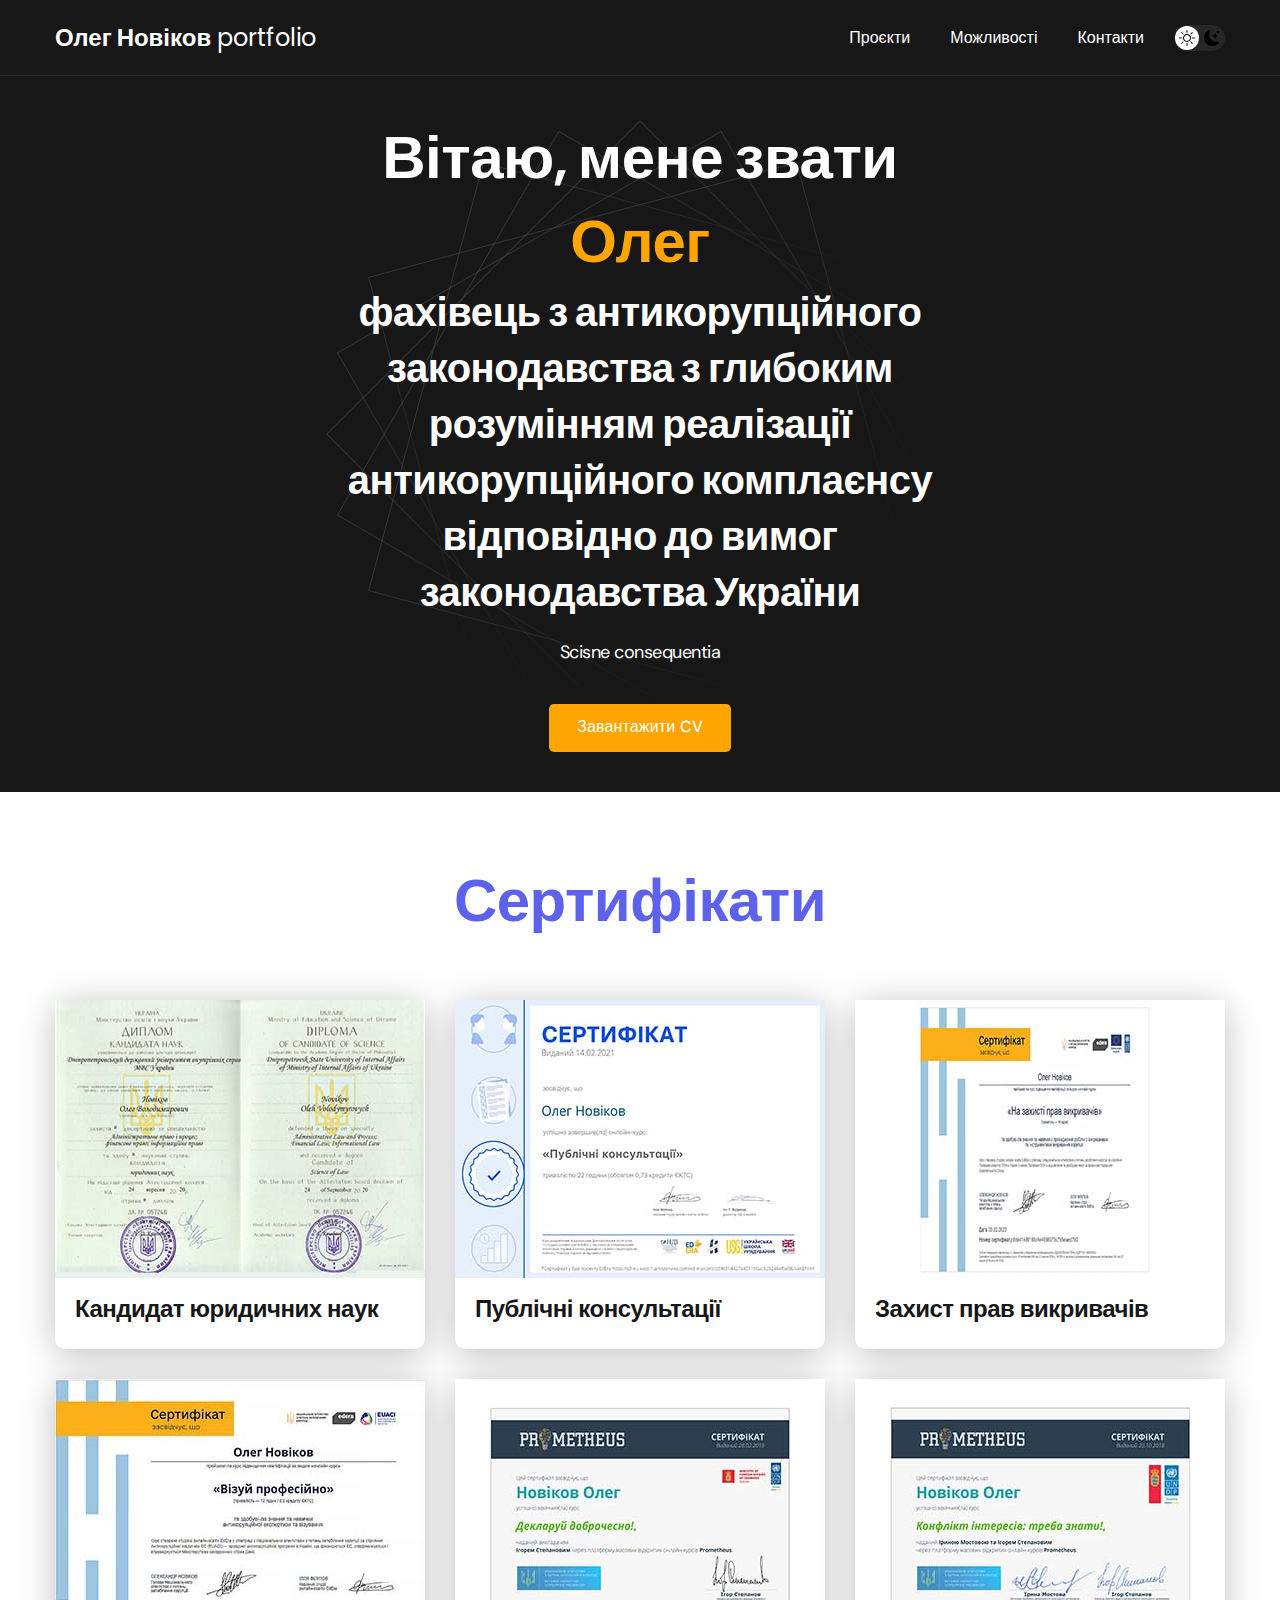
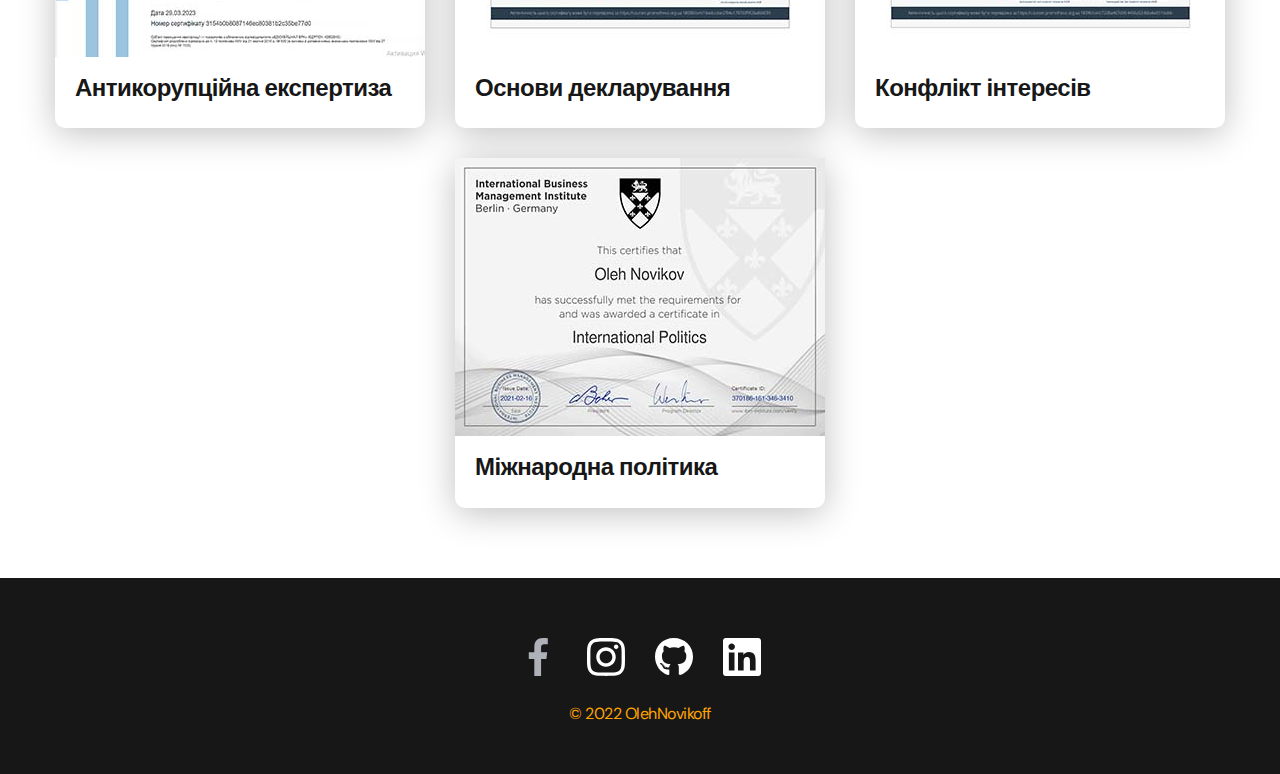
==== index.html @ b1ecfe57 "bug correct" ====
<!DOCTYPE html>
<html lang="en">
<head>
    <meta charset="UTF-8">
    <meta http-equiv="X-UA-Compatible" content="IE=edge">
    <meta name="viewport" content="width=device-width, initial-scale=1.0">
    <title>Freelancer portfolio</title>
    <link rel="stylesheet" href="./css/main.css">
</head>
<body>
    <nav id="nav" class="nav">
        <div class="container">
            <div class="nav-row">
                <a href="./index.html" class="logo"><strong>Олег Новіков</strong> portfolio</a>

                <button class="dark-mode-btn">
                    <img src="./img/icons/sun.svg" alt="Light mode" class="dark-mode-btn__icon">
                    <img src="./img/icons/moon.svg" alt="Dark mode" class="dark-mode-btn__icon">
                </button>

                <ul class="nav-list">
                    <li class="nav-list__item"><a href="./project-page.html" class="nav-list__link">Проєкти</a></li>
                    <li class="nav-list__item"><a href="./skills.html" class="nav-list__link">Можливості</a></li>
                    <li class="nav-list__item"><a href="./contacts.html" class="nav-list__link">Контакти</a></li>
                    
                </ul>
            </div>
        </div>
    </nav>

    <header class="header">
        

        <div class="header__wrapper">
            <h1 class="header__title">
                <strong>Вітаю, мене звати <em>Олег</em></strong><br>
                фахівець з антикорупційного законодавства з
                глибоким розумінням реалізації антикорупційного комплаєнсу 
                відповідно до вимог законодавства України
            </h1>
            <div class="header__text">
                <p>Scisne consequentia</p>
            </div>
            <a href="./img/CV__2023.pdf" download="" class="btn">Завантажити CV</a>
        </div>
    </header>

    <main class="section">
        <div class="container">
            <h2 class="title-1">Сертифікати</h2>
            <ul class="projects">
                <li  class="project">
                    
                        <a href="#popup" class="">
                        <img src="./img/Skills/ph_lawyer.jpg" alt="img" />
                        <h3 class="project__title">Кандидат юридичних наук</h3>
                    </a>
                </li>
                <li class="project">
                    <!--<a href="./img/Skills/Certificate.jpg" target="_blank">-->
                        <a href="#popup2" class="">
                        <img src="./img/Skills/Certificate.jpg" alt="img" />
                        <h3 class="project__title">Публічні консультації</h3>
                    </a>
                </li>
                <li class="project">
                <a href="#popup3" class="">
                    <img src="./img/Skills/Certificate2.jpg" alt="img" />
                    <h3 class="project__title">Захист прав викривачів</h3>
                </a>
                </li>

                <li class="project">
                    <a href="#popup4" class="">
                        <img src="./img/Skills/Certificate3.jpg" alt="img" />
                        <h3 class="project__title">Антикорупційна експертиза</h3>
                        </a>
                </li>
                <li class="project">
                    
                    <a href="#popup5" class="">
                        <img src="./img/Skills/Certificate4.jpg" alt="img" />
                        <h3 class="project__title">Основи декларування</h3>
                    </a>
                </li>
                <li class="project">
                    <a href="#popup6" class="">
                        <img src="./img/Skills/Certificate5.jpg" alt="img" />
                        <h3 class="project__title">Конфлікт інтересів</h3>
                    </a>
                </li>
                <li class="project">
                    <a href="#popup7" class="">
                        <img src="./img/Skills/Certificate6.jpg" alt="img" />
                        <h3 class="project__title">Міжнародна політика</h3>
                    </a>
                </li>

            </ul>
        </div>
    </main>

    <footer class="footer">
        <div class="container">
            <div class="footer__wrapper">
                <ul class="social">
                    <li class="social__item"><a href="https://www.facebook.com/oleg.novikoff/"><img src="./img/icons/facebook.svg" width="38" height="38" alt="Link"></a></li>
                    <li class="social__item"><a href="https://www.instagram.com/novikov_oleh/"><img src="./img/icons/instagram.svg" alt="Link"></a></li>
                    <li class="social__item"><a href="https://github.com/NovikoffOleh"><img src="./img/icons/gitHub.svg" alt="Link"></a></li>
                    <li class="social__item"><a href="https://www.linkedin.com/in/%D0%BE%D0%BB%D0%B5%D0%B3-%D0%BD%D0%BE%D0%B2%D0%B8%D0%BA%D0%BE%D0%B2-3a914426a/"><img src="./img/icons/linkedIn.svg" alt="Link"></a></li>
                </ul>
                <div class="copyright">
                    <a href="https://uk.wikipedia.org/wiki/%D0%9D%D0%BE%D0%B2%D1%96%D0%BA%D0%BE%D0%B2_%D0%9E%D0%BB%D0%B5%D0%B3_%D0%92%D0%BE%D0%BB%D0%BE%D0%B4%D0%B8%D0%BC%D0%B8%D1%80%D0%BE%D0%B2%D0%B8%D1%87" class="name">
                    <p>© 2022 OlehNovikoff</p>
                    </a>
                </div>
            </div>
        </div>
    </footer>
      <div id="popup" class="popup">
      <div class="popup__body">
        <div class="popup__content">
            <a href="" class="popup__close">X</a>
            <div class="popup__title">Кандидат юридичних наук</div>
            <div class="popup__text">
                <img src="./img/Skills/ph_lawyer_big.jpg" alt="img"/>
            </div>
        </div>
      </div>
      </div>
    <div id="popup2" class="popup">
        <div class="popup__body">
            <div class="popup__content">
                <a href="" class="popup__close">X</a>
                <div class="popup__title">Публічні консультації</div>
                <div class="popup__text">
                    <img src="./img/Skills/Certificate_big.jpg" alt="img" />
                </div>
            </div>
        </div>
    </div>
    <div id="popup3" class="popup">
        <div class="popup__body">
            <div class="popup__content">
                <a href="" class="popup__close">X</a>
                <div class="popup__title">Захист прав викривачів</div>
                <div class="popup__text">
                    <img src="./img/Skills/Certificate3_big.jpg" alt="img" />
                </div>
            </div>
        </div>
    </div>
    <div id="popup4" class="popup">
        <div class="popup__body">
            <div class="popup__content">
                <a href="" class="popup__close">X</a>
                <div class="popup__title">Антикорупційна експертиза</div>
                <div class="popup__text">
                    <img src="./img/Skills/Certificate4_big.jpg" alt="img" />
                </div>
            </div>
        </div>
    </div>
    <div id="popup5" class="popup">
        <div class="popup__body">
            <div class="popup__content">
                <a href="" class="popup__close">X</a>
                <div class="popup__title">Основи декларування</div>
                <div class="popup__text">
                    <img src="./img/Skills/Certificate5_big.jpg" alt="img" />
                </div>
            </div>
        </div>
    </div>
    <div id="popup6" class="popup">
        <div class="popup__body">
            <div class="popup__content">
                <a href="" class="popup__close">X</a>
                <div class="popup__title">Конфлікт інтересів</div>
                <div class="popup__text">
                    <img src="./img/Skills/Certificate6_big.jpg" alt="img" />
                </div>
            </div>
        </div>
    </div>
    <div id="popup7" class="popup">
        <div class="popup__body">
            <div class="popup__content">
                <a href="" class="popup__close">X</a>
                <div class="popup__title">Міжнародна політика</div>
                <div class="popup__text">
                    <img src="./img/Skills/Certificate7_big.jpg" alt="img" />
                </div>
            </div>
        </div>
    </div>
    <script src="./js/main.js"></script>
    


</body>
</html>
---- css/main.css ----
@import "./reset.css";
@import url('https://fonts.googleapis.com/css2?family=DM+Sans:wght@400;500;700&family=Poppins:wght@400;500;700&display=swap');

/*
font-family: 'DM Sans', sans-serif;
font-family: 'Poppins', sans-serif;
*/

/* * {
    border: 1px solid red;
} */

:root {
    --blackpure: #000;
    --black: #171718;
    --black-border: #26292D;
    --white: #fff;
    --purple: #5C62EC;
    --orange: #ffa500;


    --text-color: var(--black);

    --dark-bg: var(--black);
    --dark-border: var(--black-border);
    --header-text: var(--white);
    /*--accent: var(--purple);*/
    --accent:var(--orange);

    /* Light mode */
    --page-bg: var(--white);
    --text-color: var(--black);

    /*--title-1: var(--accent);*/
    --title-1: var(--purple);

    --project-card-bg: var(--white);
    --project-card-text: var(--black);
    --box-shadow: 0px 5px 35px rgba(0, 0, 0, 0.25);
}

.dark {
     /* Dark mode */
    --page-bg: #252526;
    --text-color: var(--white);

    --title-1: var(--accent);

    --project-card-bg: var(--black);
    --project-card-text: var(--white);
    --box-shadow: 0px 5px 35px rgba(0, 0, 0, 0.8);
}

html, body {
    display: flex;
    flex-direction: column;
    min-height: 100vh;

    font-family: 'DM Sans', sans-serif;
    letter-spacing: -0.5px;

    /* Light mode */
    background-color: var(--page-bg);
    color: var(--text-color);
}

/* General */

.container {
    margin: 0 auto;
    padding: 0 15px;
    max-width: 1200px;
}

.none {
    display: none !important;
}

.section {
    padding: 70px 0;
}

.title-1 {
    margin-bottom: 60px;

    font-size: 60px;
    font-weight: 700;
    line-height: 1.3;
    color: var(--title-1);
    text-align: center;
}

.title-2 {
    margin-bottom: 20px;

    font-size: 40px;
    font-weight: 700;
    line-height: 1.3;
}

/* Nav */

.nav {
    padding: 20px 0;
    border-bottom: 1px solid var(--dark-border);
    background-color: var(--dark-bg);
    color: var(--header-text);
    letter-spacing: normal;
}

.nav-row {
    display: flex;
    justify-content: flex-end;
    align-items: center;
    column-gap: 30px;
    row-gap: 20px;
    flex-wrap: wrap;
}

.logo {
    margin-right: auto;
    color: var(--header-text);
    font-size: 24px;
    font-family: 'Poppins', sans-serif;
}

.logo strong {
    font-weight: 700;
}

.nav-list {
    display: flex;
    flex-wrap: wrap;
    row-gap: 10px;
    align-items: center;
    column-gap: 40px;
    font-size: 16px;
    font-weight: 500;
    font-family: 'Poppins', sans-serif;
}

.nav-list__link {
    color: var(--header-text);
    transition: opacity 0.2s ease-in;
}

.nav-list__link:hover {
    opacity: 0.8;
}

.nav-list__link--active {
    position: relative;
}

.nav-list__link--active::before {
    content: "";

    position: absolute;
    left: 0;
    top: 100%;

    display: block;
    height: 2px;
    width: 100%;
    background-color: var(--accent);
}

/* Dark mode btn */

.dark-mode-btn {
    order: 9;

    position: relative;
    display: flex;
    justify-content: space-between;

    width: 51px;
    height: 26px;
    padding: 5px;

    border-radius: 50px;
    background-color: #272727;
}

.dark-mode-btn::before {
    content: "";

    position: absolute;
    top: 1px;
    left: 1px;

    display: block;
    width: 24px;
    height: 24px;

    border-radius: 50%;
    background-color: var(--white);

    transition: left 0.2s ease-in;
}

.dark-mode-btn--active::before {
    left: 26px;
}

.dark-mode-btn__icon {
    position: relative;
    z-index: 9;
}

/* Header */

.header {
    padding: 40px 0;
    min-height: 695px;

    display: flex;
    justify-content: center;
    align-items: center;

    background-color: var(--dark-bg);
    background-image: url('./../img/header-bg.png');
    background-repeat: no-repeat;
    background-size: auto;
    background-position: center center;

    color: var(--header-text);
    text-align: center;
}

.header__wrapper {
    padding: 0 15px;
    max-width: 660px;
}

.header__title {
    margin-bottom: 20px;
    font-size: 40px;
    font-weight: 700;
    line-height: 1.4;
}

.header__title strong {
    font-size: 60px;
    font-weight: 700;
}

.header__title em {
    font-style: normal;
    color: var(--accent);
}

.header__text {
    margin-bottom: 40px;
    font-size: 18px;
    line-height: 1.333;
}

.header__text p + p{
    margin-top: 0.5em;
}

/* Btn */

.btn {
    display: inline-block;
    height: 48px;
    padding: 12px 28px;

    border-radius: 5px;
    background-color: var(--accent);
    color: var(--white);
    letter-spacing: 0.15px;
    font-size: 16px;
    font-weight: 500;

    transition: opacity 0.2s ease-in;
}

.btn:hover {
    opacity: 0.8;
}

.btn:active {
    position: relative;
    top: 1px;
}

/* Btn outline */

.btn-outline {
    display: flex;
    column-gap: 10px;
    align-items: center;
    margin-bottom: 20px;
    height: 48px;
    padding: 12px 20px;

    border-radius: 5px;
    border: 1px solid var(--blackpure);
    background-color: var(--white);
    color: var(--blackpure);

    transition: opacity 0.2s ease-in;
}

.btn-outline:hover {
    opacity: 0.8;
}

.btn-outline:active {
    position: relative;
    top: 1px;
}

/* Projects  */

.projects {
    display: flex;
    justify-content: center;
    flex-wrap: wrap;
    column-gap: 30px;
    row-gap: 30px;
}

.project {
    max-width: 370px;
    background-color: var(--project-card-bg);
    box-shadow: var(--box-shadow);
    border-radius: 10px;
}

.project__img {
    border-radius: 10px;
}

.project__title {
    padding: 15px 20px 25px;
    font-weight: 700;
    font-size: 24px;
    line-height: 1.3;
    color: var(--project-card-text);
}

/* Project details */

.project-details {
    margin: 0 auto;
    max-width: 865px;

    display: flex;
    
    flex-direction: column;
    align-items: center;

    text-align: center;
    /*justify-content: center;
        flex-wrap: wrap;
        column-gap: 30px;
        row-gap: 30px;*/
}

.project-details__cover {
    max-width: 100%;
    margin-bottom: 40px;

    box-shadow: 0px 5px 35px rgba(0, 0, 0, 0.25);
    border-radius: 10px;
}

.project-details__desc {
    margin-bottom: 30px;
    
    font-weight: 700;
    font-size: 24px;
    line-height: 1.3;
}

/* Content list */

.content-list {
    margin: 0 auto;
    max-width: 570px;
    display: flex;
    flex-direction: column;
    align-items: center;
    row-gap: 40px;
    text-align: center;
}

.content-list a {
    color: var(--accent);
}

.content-list__item {
    font-size: 18px;
    line-height: 1.5;
}

.content-list__item p + p {
    margin-top: 0.5em;
}

/* Footer */

.footer {
    margin-top: auto;
    padding: 60px 0 50px;
    background-color: var(--dark-bg);
    color: var(--header-text);
}

.footer__wrapper {
    display: flex;
    flex-direction: column;
    align-items: center;
    row-gap: 27px;
}

.social {
    display: flex;
    column-gap: 30px;
    align-items: center;
}

.copyright {
    font-size: 16px;
    color: var(--accent);
}

.copyright p + p {
    margin-top: 0.5em;
}
.name{
        color: var(--accent);
}

/* Modal Popap */
.popup {
    position: fixed;
    width: 100%;
    height: 100%;
    background-color: rgba(150, 148, 148, 0.7);
    top: 0;
    left: 0;
    opacity: 0;
    visibility: hidden;
    overflow-y: auto;
    overflow-x: hidden;
    transition: all 0.4s ease 0s;
}


.popup:target{
    opacity: 1;
    visibility: visible;
}

.popup:target .popup__content{
    transform:  perspective(600px) translate(0px, 0%) rotateX(0deg);
    opacity: 1;
}

.popup__area{
   position: absolute;
   width: 100%;
   height: 100%;
   top: 0;
   left: 0; 
}

.popup__body {
    display: flex;
    min-height: 100%;
    align-items: center;
    justify-content: center;
    padding: 30px 10px;
}

.popup__content {
    position: relative;
    max-width: 800px;
    background-color: white;
    color: var(--dark-bg);
    padding: 30px;
    opacity: 0;
    transition: all 0.4s ease 0s;
    transform: perspective(600px) translate(0px, -100%) rotateX(45deg) ;
}

.popup__close {
    position: absolute;
    right: 10px;
    top: 10px;
    font-size: 20px;
    text-decoration: none;
    color: var(--dark-bg);
}

.popup__title {
    font-size: 40px;
    margin: 0px 0px 1em 0px;
}

.popup__text {}

@media (max-width: 620px) {

    /* Header  */

    .header {
        min-height: unset;
    }

    .header__title {
        font-size: 30px;
    }

    .header__title strong {
        font-size: 40px;
    }

    /* Nav */

    .nav-row {
        justify-content: space-between;
    }

    .dark-mode-btn {
        order: 0;
    }

    /* General */

    .section {
        padding: 40px 0;
    }

    .title-1 {
        margin-bottom: 30px;
        font-size: 40px;
    }

    .title-2 {
        margin-bottom: 10px;
        font-size: 30px;
    }

    /* Projects */

    .project__title {
        font-size: 22px;
    }

    /* Project page */

    .project-details__desc {
        margin-bottom: 20px;
        font-size: 22px;
    }

    /* Content List */

    .content-list {
        row-gap: 20px;
    }

    .content-list__item {
        font-size: 16px;
    }

    /* Footer */

    .footer {
        padding: 40px 0 30px;
    }

    .footer__wrapper {
        row-gap: 20px;
    }

    /* Social */

    .social {
        column-gap: 20px;
    }

    .social__item {
        width: 28px;
    }

}
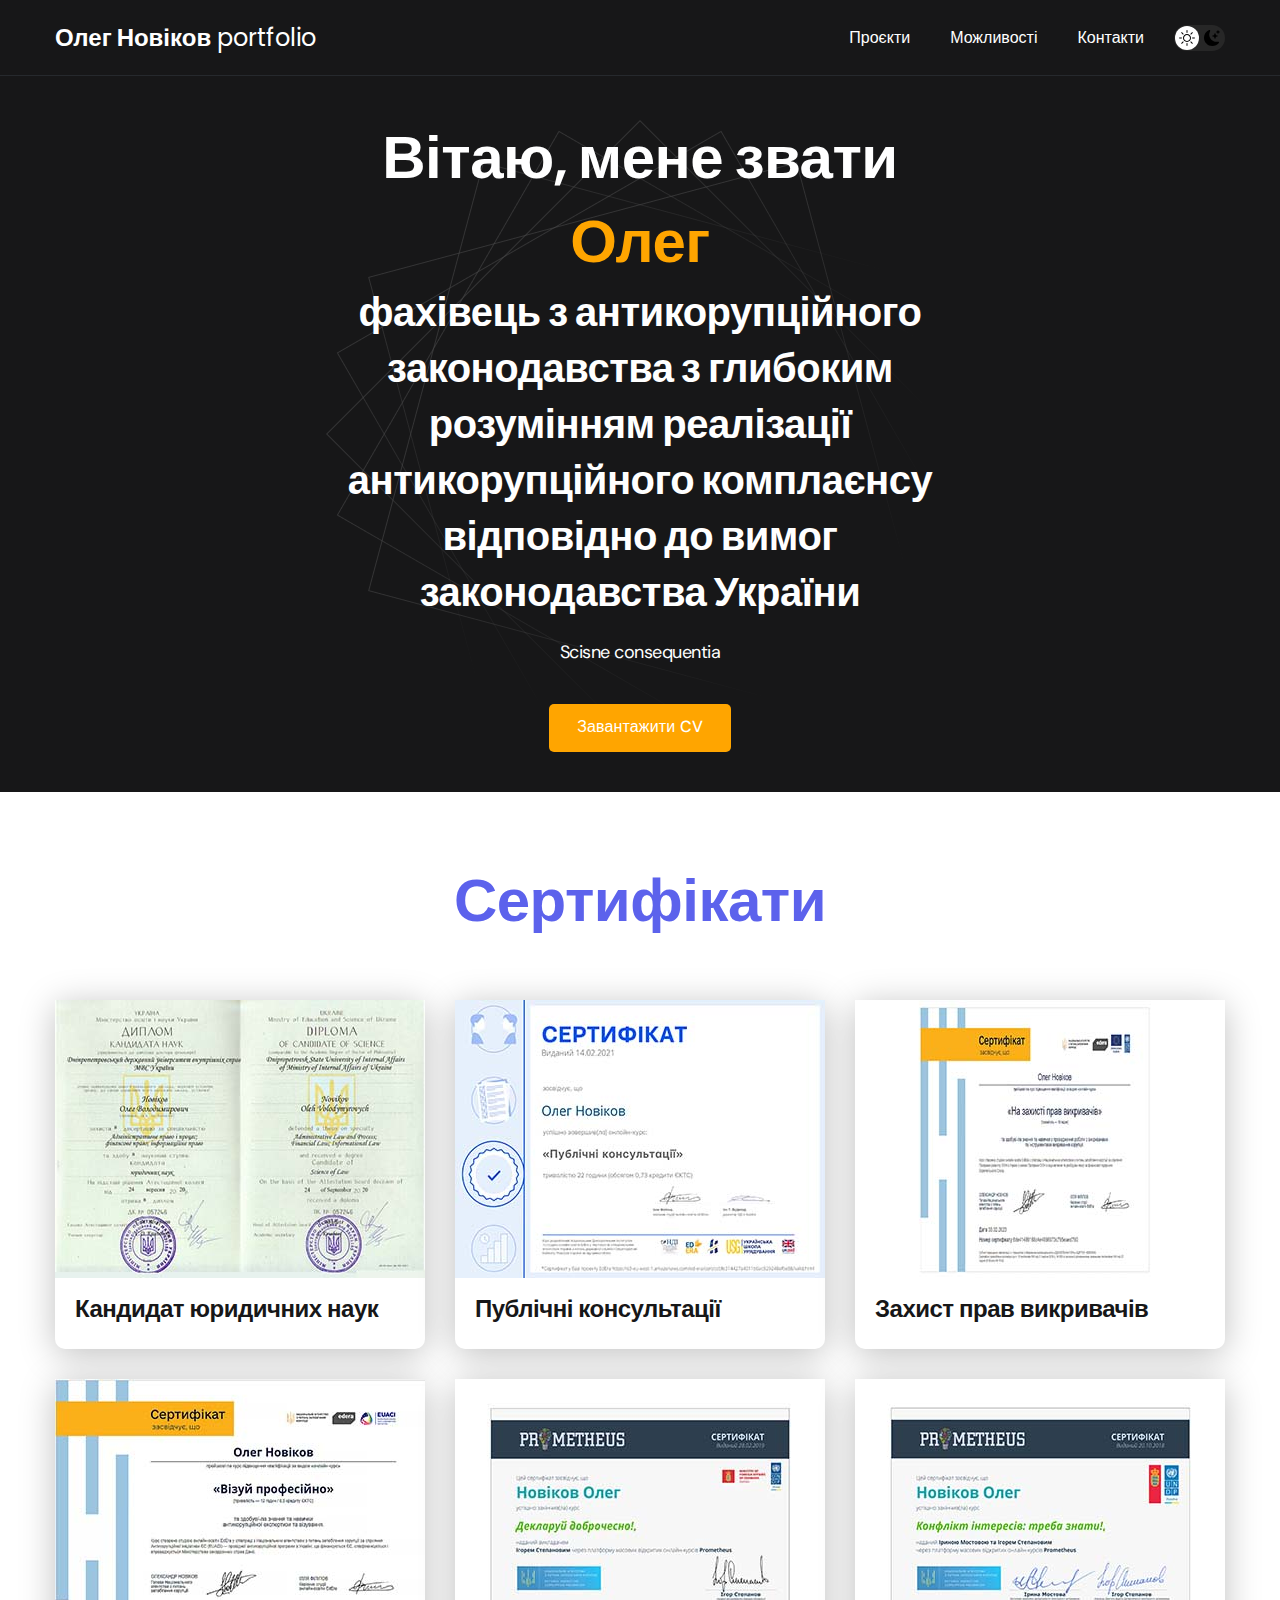
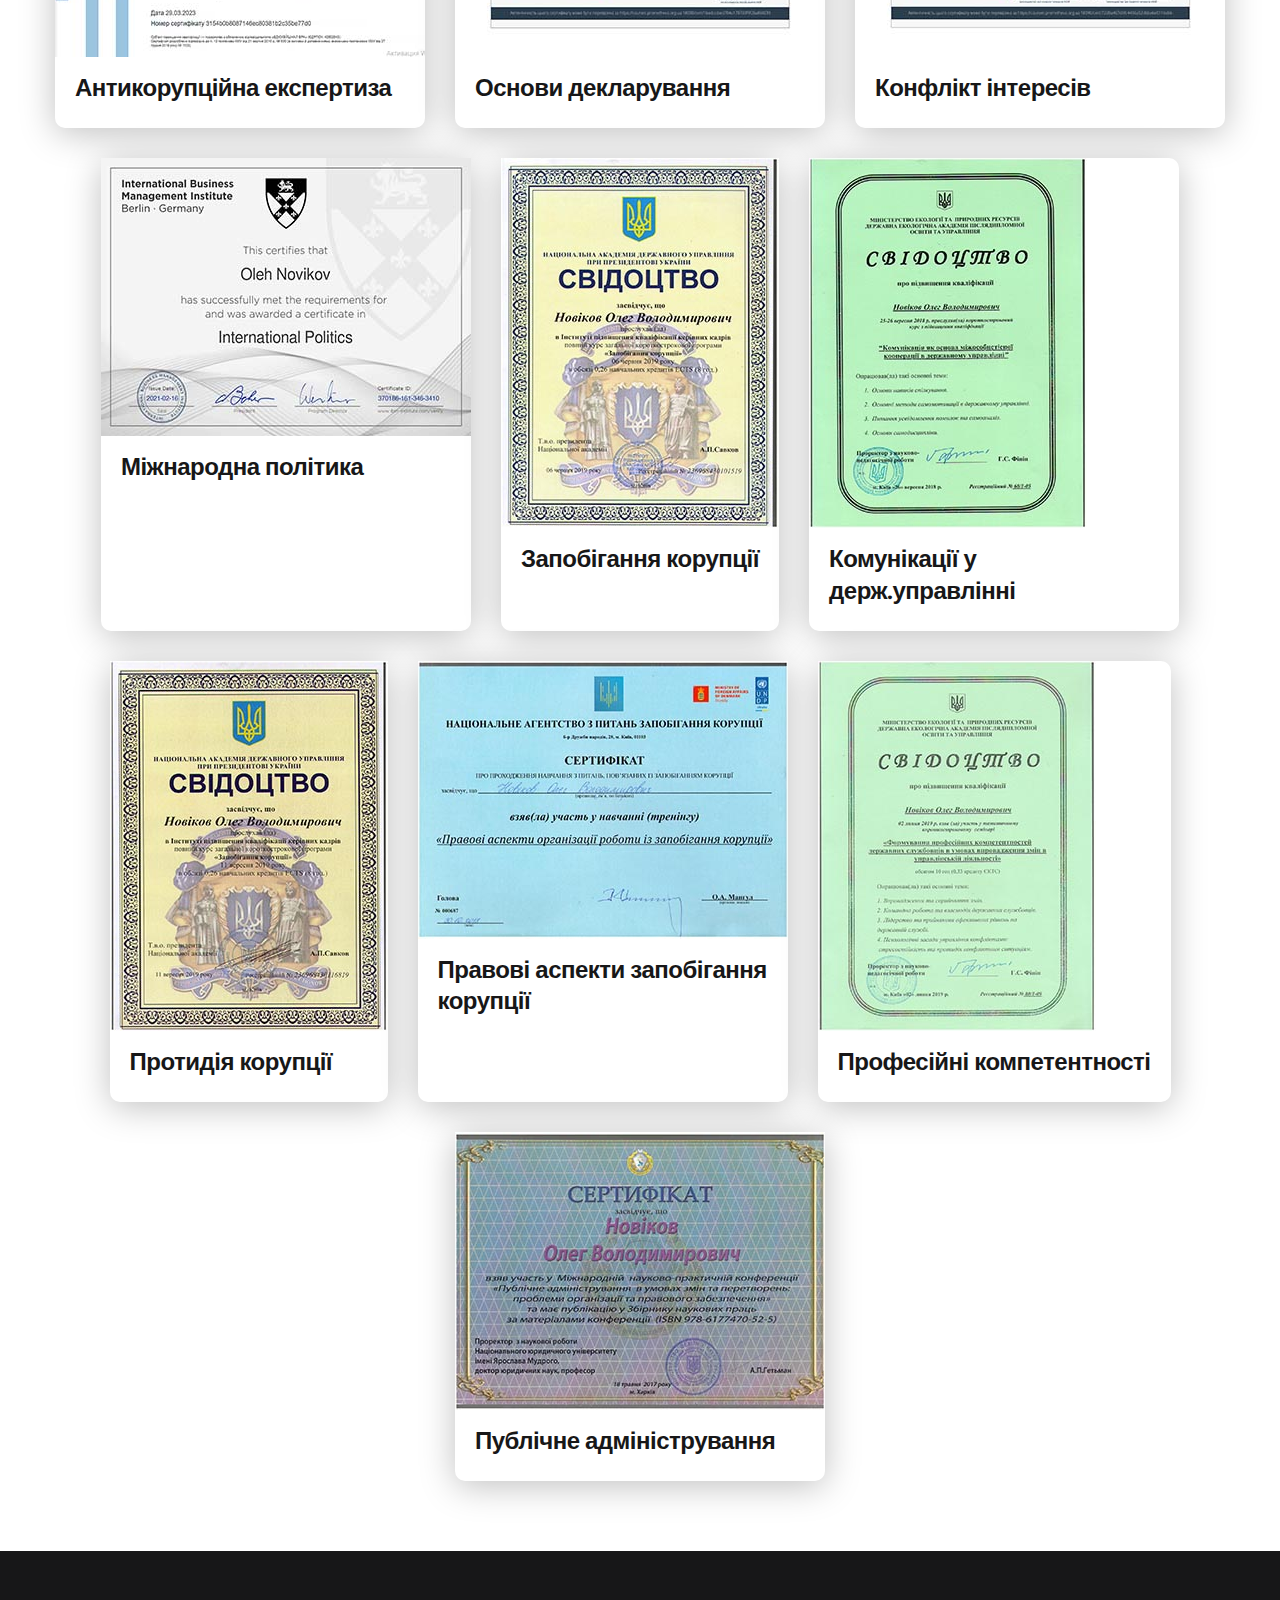
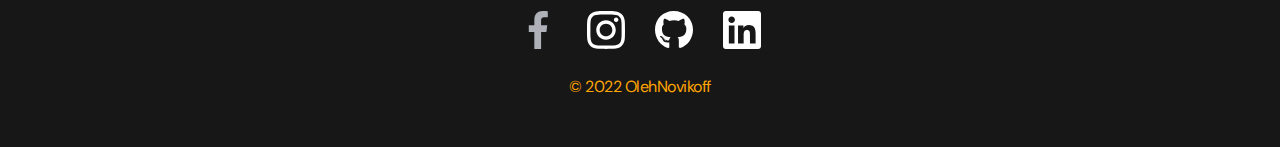
==== commit 4fe77453: "upd files" ====
--- a/index.html
+++ b/index.html
@@ -76,8 +76,8 @@
                         <h3 class="project__title">Антикорупційна експертиза</h3>
                         </a>
                 </li>
-                <li class="project">
-                    
+
+                <li class="project">
                     <a href="#popup5" class="">
                         <img src="./img/Skills/Certificate4.jpg" alt="img" />
                         <h3 class="project__title">Основи декларування</h3>
@@ -93,6 +93,44 @@
                     <a href="#popup7" class="">
                         <img src="./img/Skills/Certificate6.jpg" alt="img" />
                         <h3 class="project__title">Міжнародна політика</h3>
+                    </a>
+                </li>
+
+                <li class="project">
+                    <a href="#popup8" class="">
+                        <img src="./img/Skills/Certificat8.jpg" alt="img" />
+                        <h3 class="project__title">Запобігання корупції</h3>
+                    </a>
+                </li>
+                <li class="project">
+                    <a href="#popup9" class="">
+                        <img src="./img/Skills/Certificat9.jpg" alt="img" />
+                        <h3 class="project__title">Комунікації у держ.управлінні</h3>
+                    </a>
+                </li>
+                <li class="project">
+                    <a href="#popup10" class="">
+                        <img src="./img/Skills/Certificat10.jpg" alt="img" />
+                        <h3 class="project__title">Протидія корупції</h3>
+                    </a>
+                </li>
+
+                <li class="project">
+                    <a href="#popup11" class="">
+                        <img src="./img/Skills/Certificat11.jpg" alt="img" />
+                        <h3 class="project__title">Правові аспекти запобігання корупції</h3>
+                    </a>
+                </li>
+                <li class="project">
+                    <a href="#popup12" class="">
+                        <img src="./img/Skills/Certificat12.jpg" alt="img" />
+                        <h3 class="project__title">Професійні компетентності</h3>
+                    </a>
+                </li>
+                <li class="project">
+                    <a href="#popup13" class="">
+                        <img src="./img/Skills/Certificat13.jpg" alt="img" />
+                        <h3 class="project__title">Публічне адміністрування</h3>
                     </a>
                 </li>
 
--- a/css/main.css
+++ b/css/main.css
@@ -290,9 +290,12 @@
 
 .btn-outline {
     display: flex;
+    margin: 0 auto;
     column-gap: 10px;
     align-items: center;
+    justify-content: center;
     margin-bottom: 20px;
+    width: 200px;
     height: 48px;
     padding: 12px 20px;
 
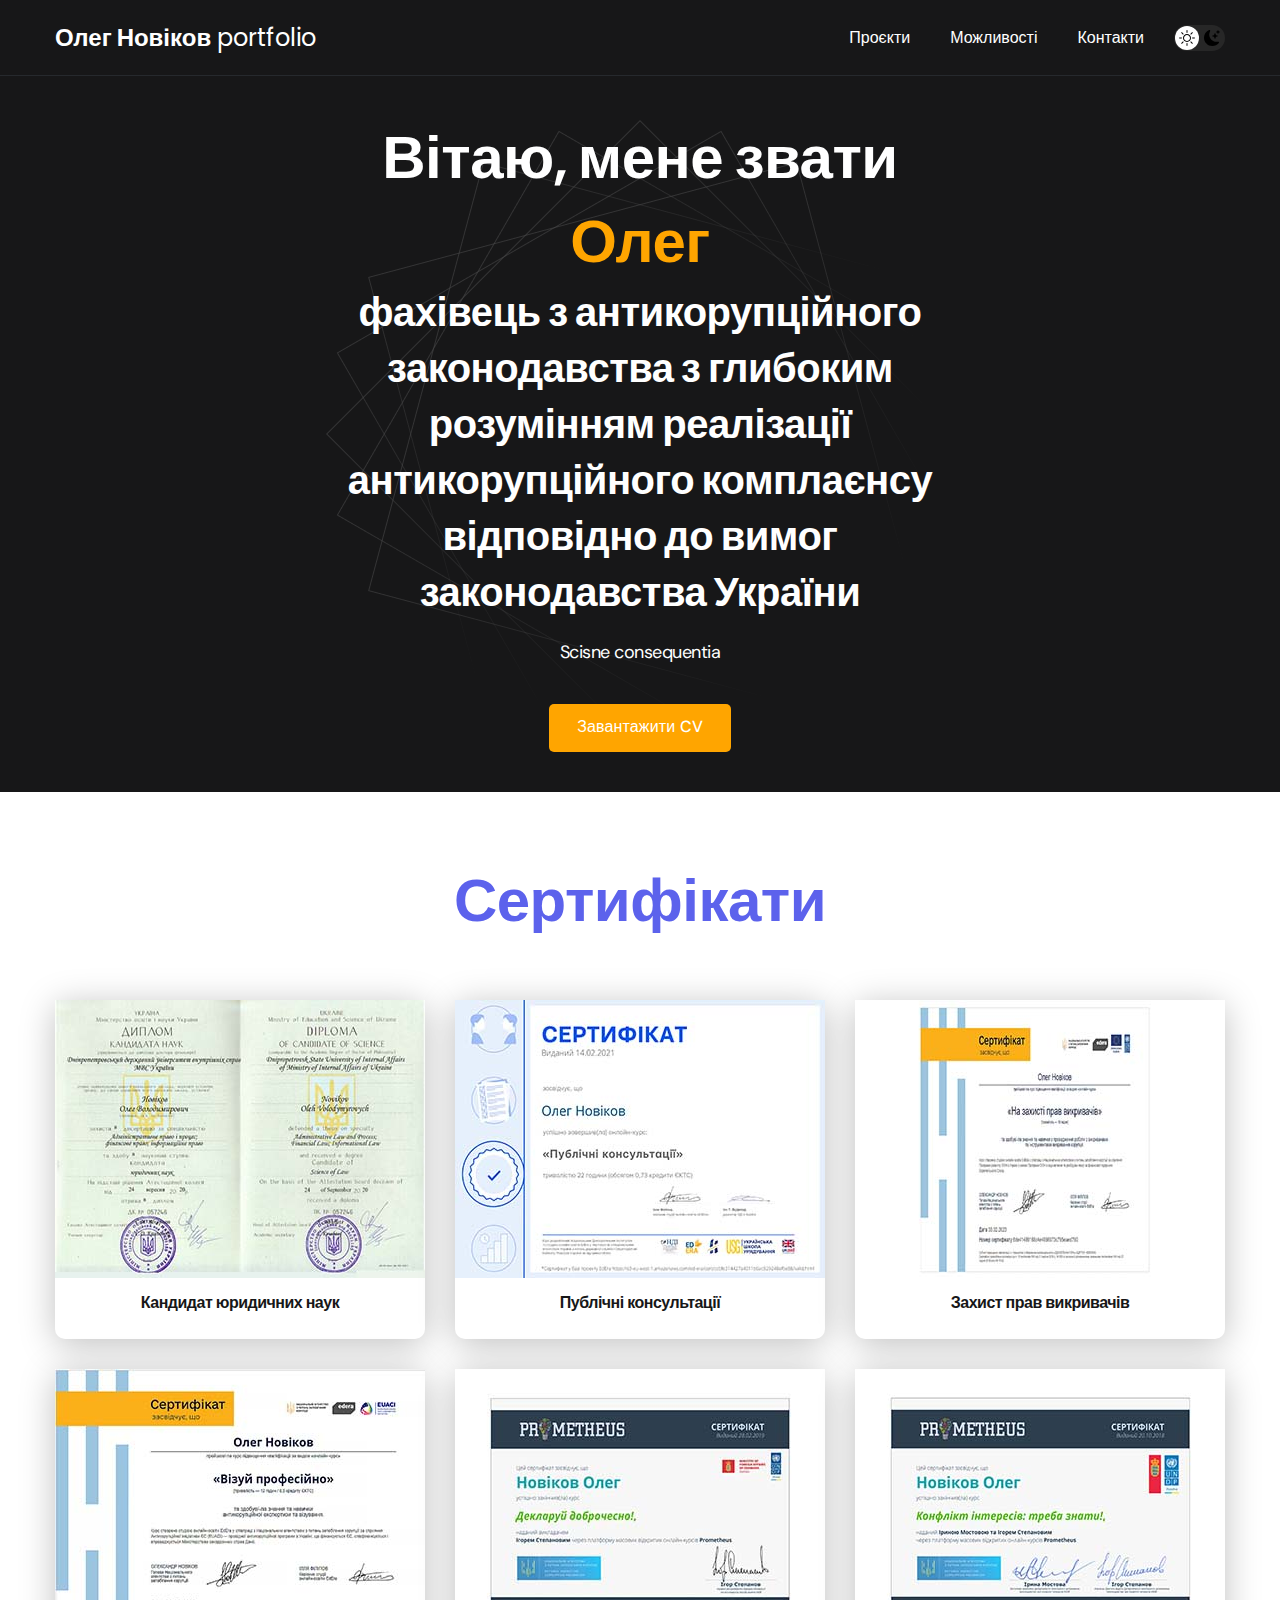
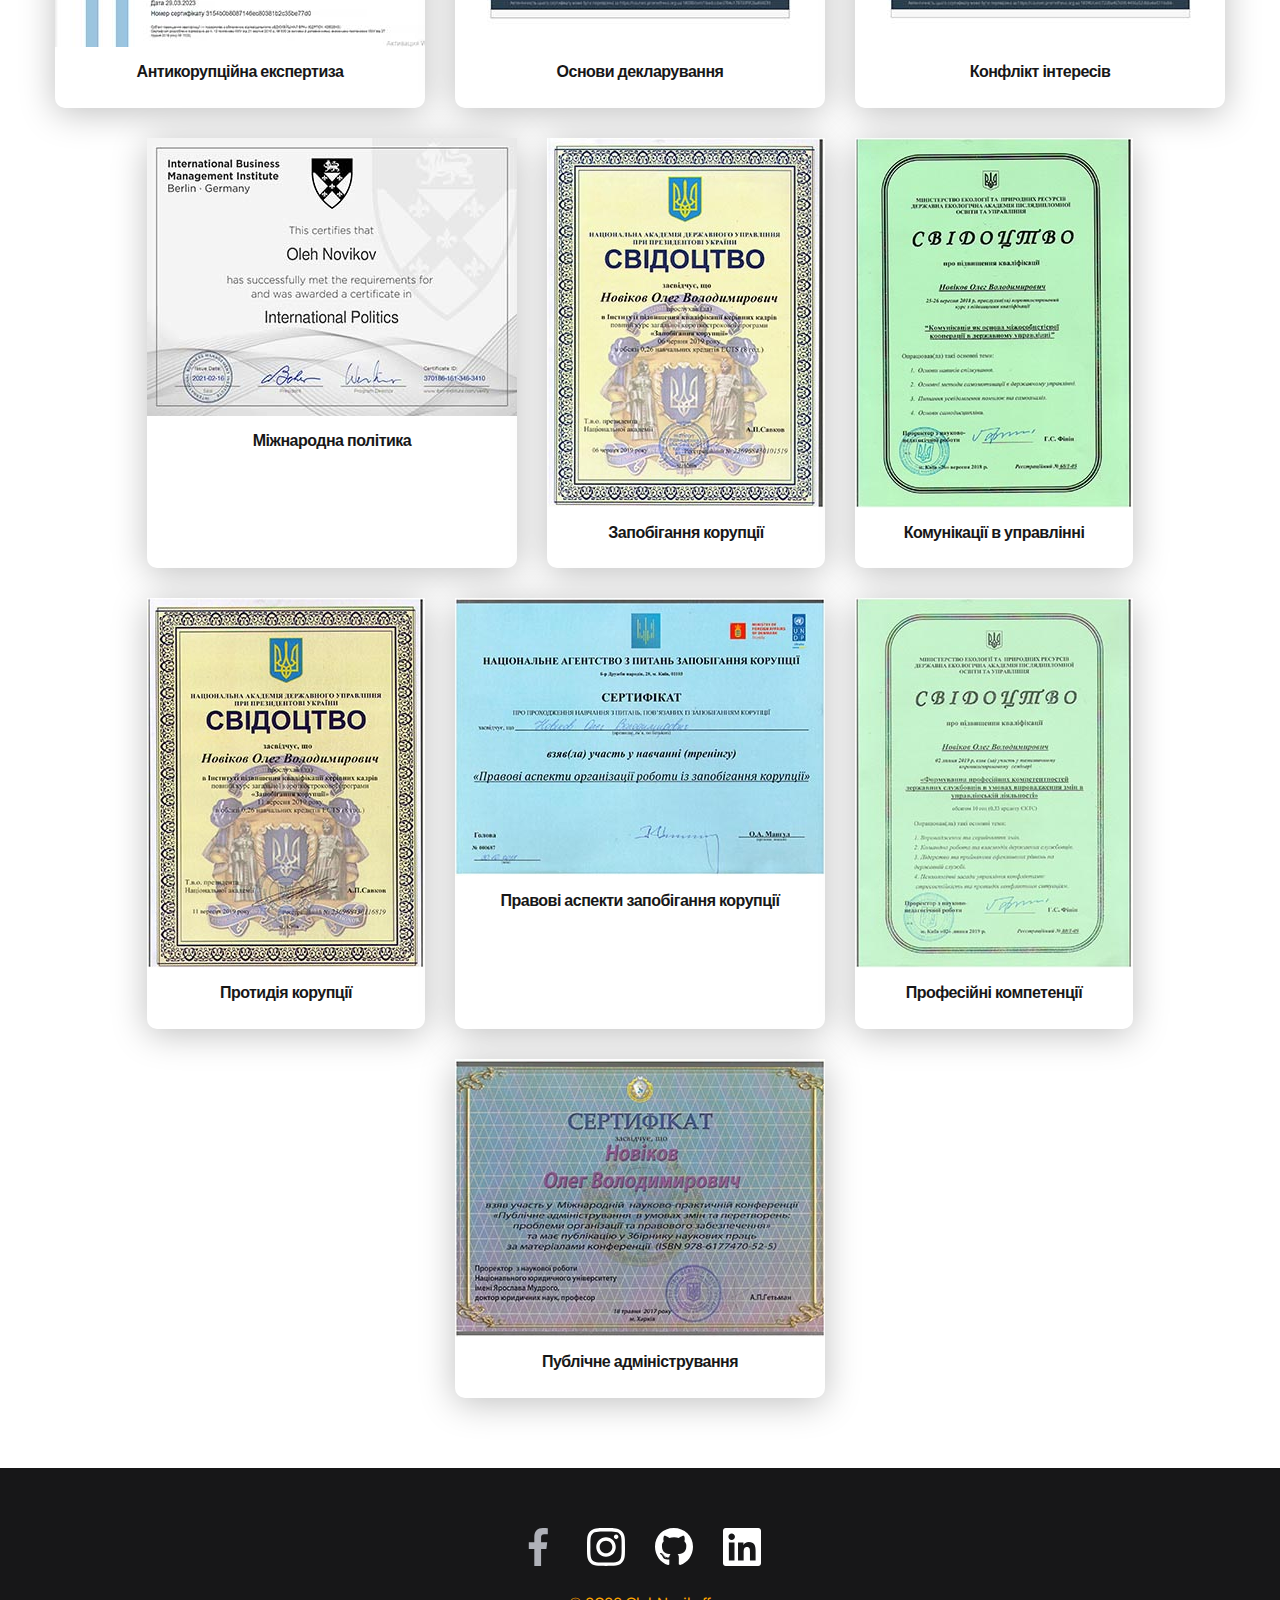
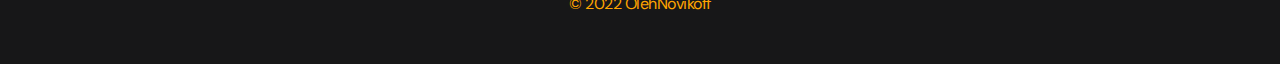
==== commit f4b3a935: "correct" ====
--- a/index.html
+++ b/index.html
@@ -105,7 +105,7 @@
                 <li class="project">
                     <a href="#popup9" class="">
                         <img src="./img/Skills/Certificat9.jpg" alt="img" />
-                        <h3 class="project__title">Комунікації у держ.управлінні</h3>
+                        <h3 class="project__title">Комунікації в управлінні</h3>
                     </a>
                 </li>
                 <li class="project">
@@ -124,7 +124,7 @@
                 <li class="project">
                     <a href="#popup12" class="">
                         <img src="./img/Skills/Certificat12.jpg" alt="img" />
-                        <h3 class="project__title">Професійні компетентності</h3>
+                        <h3 class="project__title">Професійні компетенції </h3>
                     </a>
                 </li>
                 <li class="project">
@@ -183,54 +183,122 @@
                 <a href="" class="popup__close">X</a>
                 <div class="popup__title">Захист прав викривачів</div>
                 <div class="popup__text">
+                    <img src="./img/Skills/Certificate2_big.jpg" alt="img" />
+                </div>
+            </div>
+        </div>
+    </div>
+    <div id="popup4" class="popup">
+        <div class="popup__body">
+            <div class="popup__content">
+                <a href="" class="popup__close">X</a>
+                <div class="popup__title">Антикорупційна експертиза</div>
+                <div class="popup__text">
                     <img src="./img/Skills/Certificate3_big.jpg" alt="img" />
                 </div>
             </div>
         </div>
     </div>
-    <div id="popup4" class="popup">
-        <div class="popup__body">
-            <div class="popup__content">
-                <a href="" class="popup__close">X</a>
-                <div class="popup__title">Антикорупційна експертиза</div>
+    <div id="popup5" class="popup">
+        <div class="popup__body">
+            <div class="popup__content">
+                <a href="" class="popup__close">X</a>
+                <div class="popup__title">Основи декларування</div>
                 <div class="popup__text">
                     <img src="./img/Skills/Certificate4_big.jpg" alt="img" />
                 </div>
             </div>
         </div>
     </div>
-    <div id="popup5" class="popup">
-        <div class="popup__body">
-            <div class="popup__content">
-                <a href="" class="popup__close">X</a>
-                <div class="popup__title">Основи декларування</div>
+    <div id="popup6" class="popup">
+        <div class="popup__body">
+            <div class="popup__content">
+                <a href="" class="popup__close">X</a>
+                <div class="popup__title">Конфлікт інтересів</div>
                 <div class="popup__text">
                     <img src="./img/Skills/Certificate5_big.jpg" alt="img" />
                 </div>
             </div>
         </div>
     </div>
-    <div id="popup6" class="popup">
-        <div class="popup__body">
-            <div class="popup__content">
-                <a href="" class="popup__close">X</a>
-                <div class="popup__title">Конфлікт інтересів</div>
+    <div id="popup7" class="popup">
+        <div class="popup__body">
+            <div class="popup__content">
+                <a href="" class="popup__close">X</a>
+                <div class="popup__title"></div>
                 <div class="popup__text">
                     <img src="./img/Skills/Certificate6_big.jpg" alt="img" />
                 </div>
             </div>
         </div>
     </div>
-    <div id="popup7" class="popup">
-        <div class="popup__body">
-            <div class="popup__content">
-                <a href="" class="popup__close">X</a>
-                <div class="popup__title">Міжнародна політика</div>
-                <div class="popup__text">
-                    <img src="./img/Skills/Certificate7_big.jpg" alt="img" />
-                </div>
-            </div>
-        </div>
+    <div id="popup8" class="popup">
+        <div class="popup__body">
+            <div class="popup__content">
+                <a href="" class="popup__close">X</a>
+                <div class="popup__title"></div>
+                <div class="popup__text">
+                    <img src="./img/Skills/Certificat8_big.jpg" alt="img" />
+                </div>
+            </div>
+        </div>
+    </div>
+    <div id="popup9" class="popup">
+            <div class="popup__body">
+                <div class="popup__content">
+                    <a href="" class="popup__close">X</a>
+                    <div class="popup__title"></div>
+                    <div class="popup__text">
+                        <img src="./img/Skills/Certificat9_big.jpg" alt="img" />
+                    </div>
+                </div>
+            </div>
+    </div>
+    <div id="popup10" class="popup">
+                <div class="popup__body">
+                    <div class="popup__content">
+                        <a href="" class="popup__close">X</a>
+                        <div class="popup__title"></div>
+                        <div class="popup__text">
+                            <img src="./img/Skills/Certificat10_big.jpg" alt="img" />
+                        </div>
+                    </div>
+                </div>
+    </div>
+    <div id="popup11" class="popup">
+                    <div class="popup__body">
+                        <div class="popup__content">
+                            <a href="" class="popup__close">X</a>
+                            <div class="popup__title"></div>
+                            <div class="popup__text">
+                                <img src="./img/Skills/Certificat11_big.jpg" alt="img" />
+                            </div>
+                        </div>
+                    </div>
+    </div>
+    <div id="popup12" class="popup">
+                        <div class="popup__body">
+                            <div class="popup__content">
+                                <a href="" class="popup__close">X</a>
+                                <div class="popup__title"></div>
+                                <div class="popup__text">
+                                    <img src="./img/Skills/Certificat12_big.jpg" alt="img" />
+                                </div>
+                            </div>
+                        </div>
+    </div>
+    <div id="popup13" class="popup">
+                            <div class="popup__body">
+                                <div class="popup__content">
+                                    <a href="" class="popup__close">X</a>
+                                    <div class="popup__title"></div>
+                                    <div class="popup__text">
+                                        <img src="./img/Skills/Certificat13_big.jpg" alt="img" />
+                                    </div>
+                                </div>
+                            </div>
+    </div>
+
     </div>
     <script src="./js/main.js"></script>
     
--- a/css/main.css
+++ b/css/main.css
@@ -321,6 +321,7 @@
 .projects {
     display: flex;
     justify-content: center;
+    
     flex-wrap: wrap;
     column-gap: 30px;
     row-gap: 30px;
@@ -331,6 +332,7 @@
     background-color: var(--project-card-bg);
     box-shadow: var(--box-shadow);
     border-radius: 10px;
+    
 }
 
 .project__img {
@@ -340,9 +342,10 @@
 .project__title {
     padding: 15px 20px 25px;
     font-weight: 700;
-    font-size: 24px;
+    font-size: 16px;
     line-height: 1.3;
     color: var(--project-card-text);
+    text-align: center;
 }
 
 /* Project details */
@@ -552,7 +555,7 @@
     /* Projects */
 
     .project__title {
-        font-size: 22px;
+        font-size: 20px;
     }
 
     /* Project page */
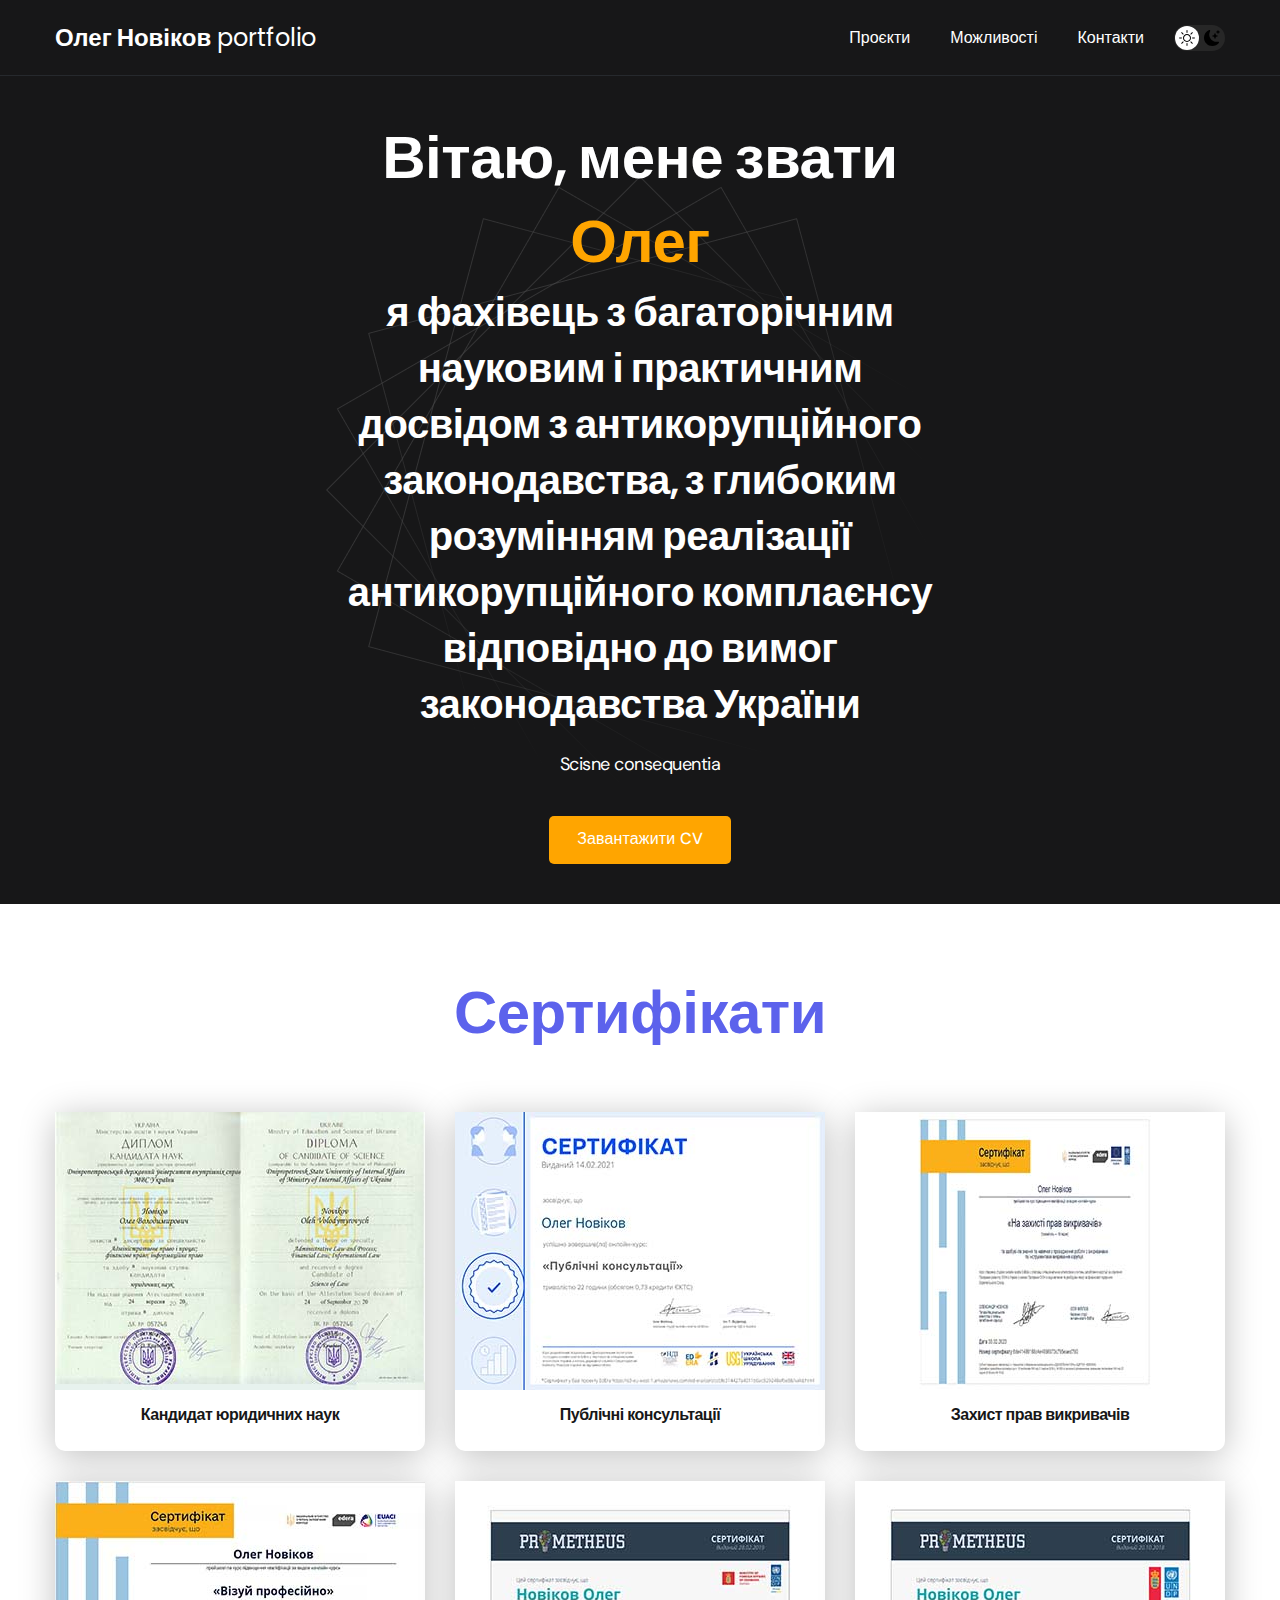
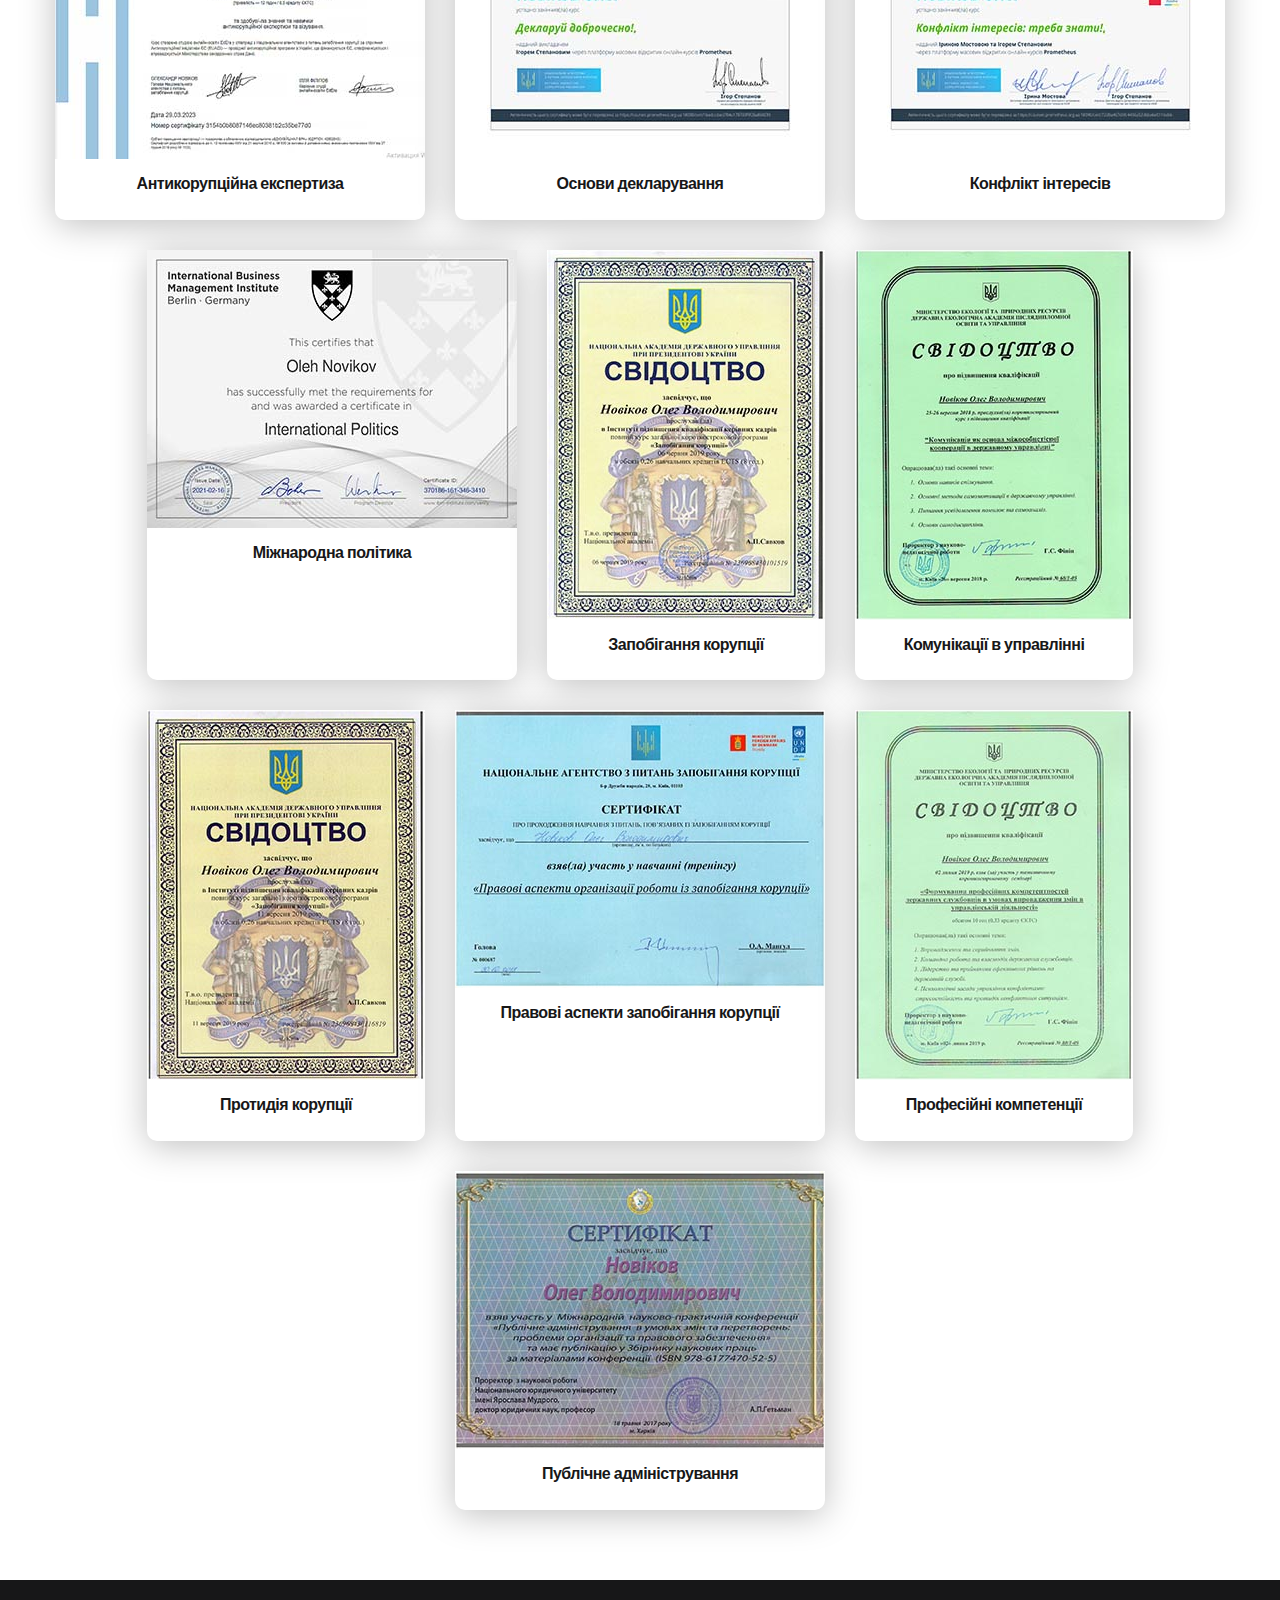
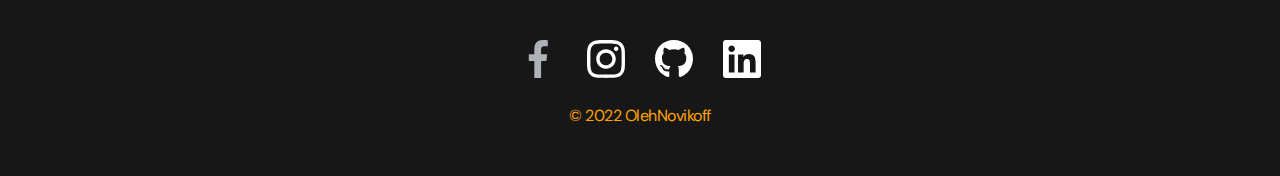
==== commit 3a796437: "update" ====
--- a/index.html
+++ b/index.html
@@ -29,19 +29,18 @@
     </nav>
 
     <header class="header">
-        
-
+      
         <div class="header__wrapper">
             <h1 class="header__title">
                 <strong>Вітаю, мене звати <em>Олег</em></strong><br>
-                фахівець з антикорупційного законодавства з
+                 я фахівець з багаторічним науковим і практичним досвідом з антикорупційного законодавства, з
                 глибоким розумінням реалізації антикорупційного комплаєнсу 
                 відповідно до вимог законодавства України
             </h1>
             <div class="header__text">
                 <p>Scisne consequentia</p>
             </div>
-            <a href="./img/CV__2023.pdf" download="" class="btn">Завантажити CV</a>
+            <a href="./img/Resume_engl_2024.pdf" download="" class="btn">Завантажити CV</a>
         </div>
     </header>
 
